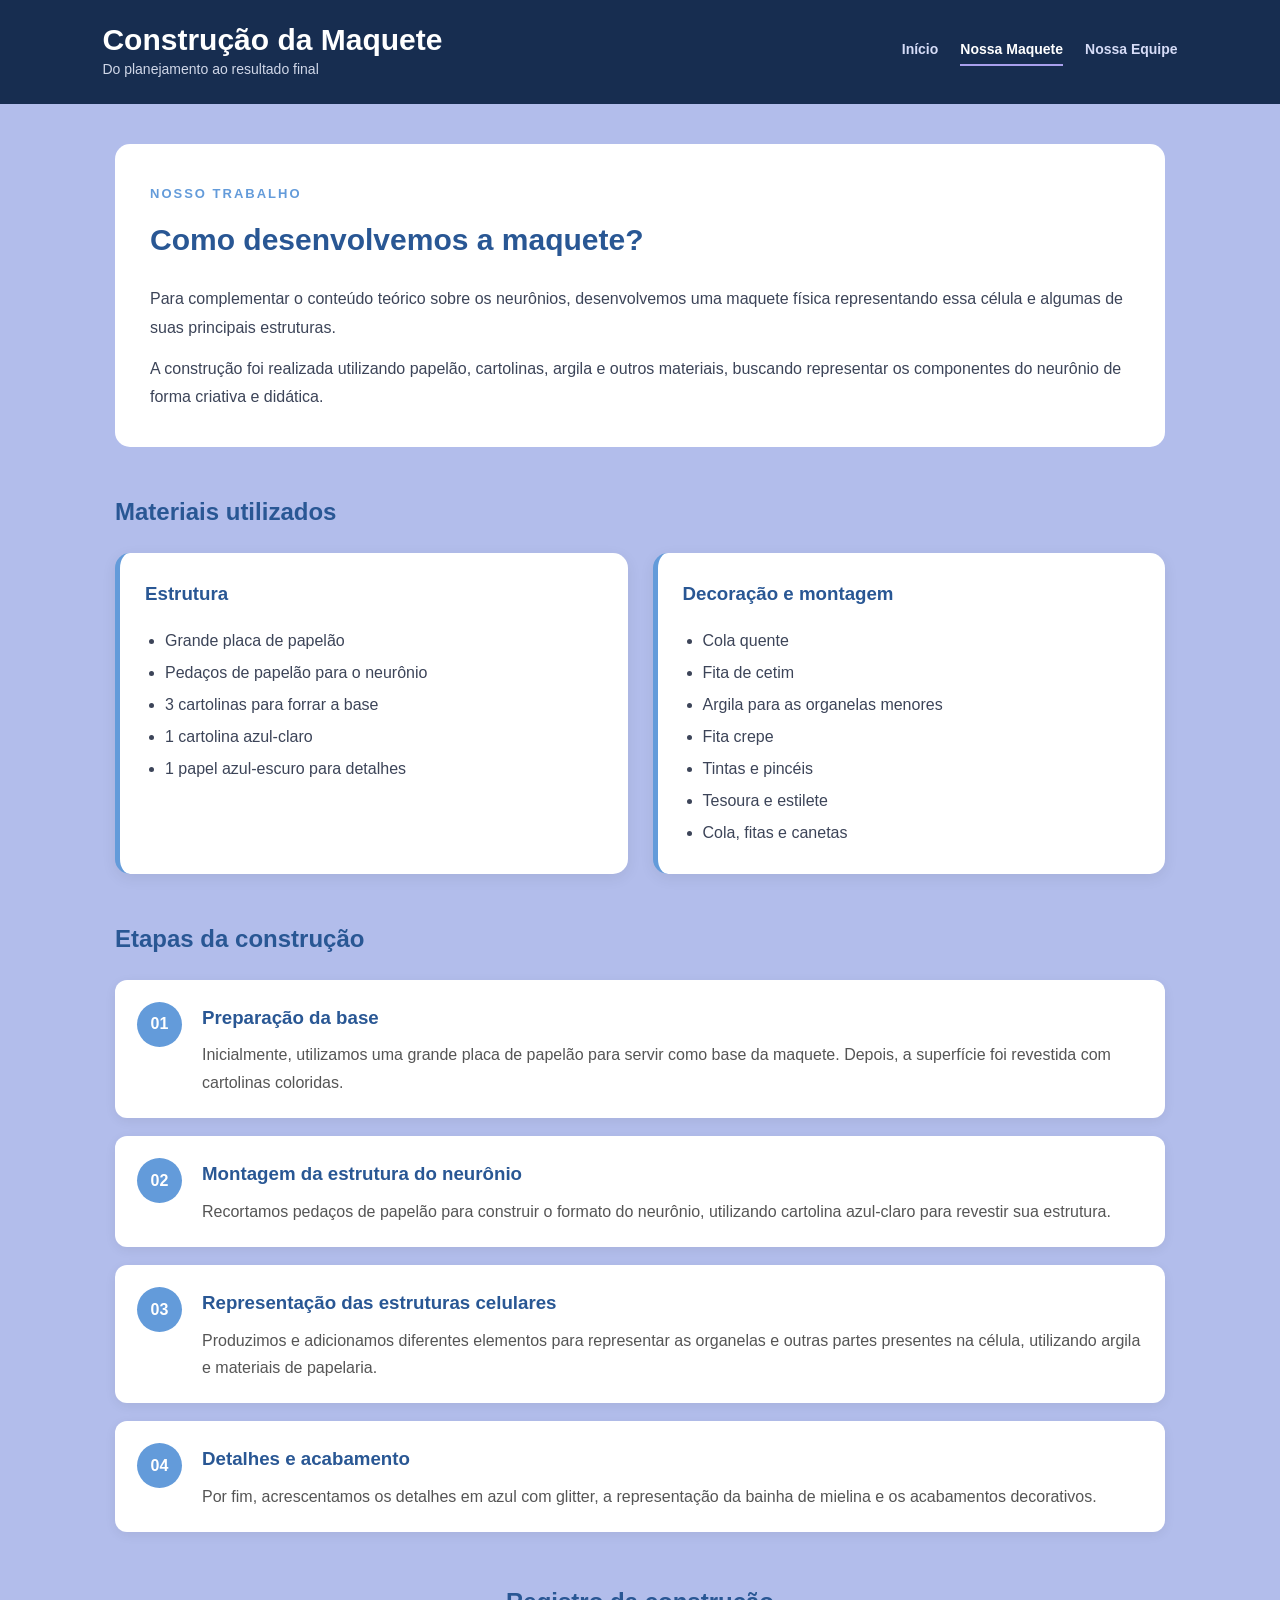
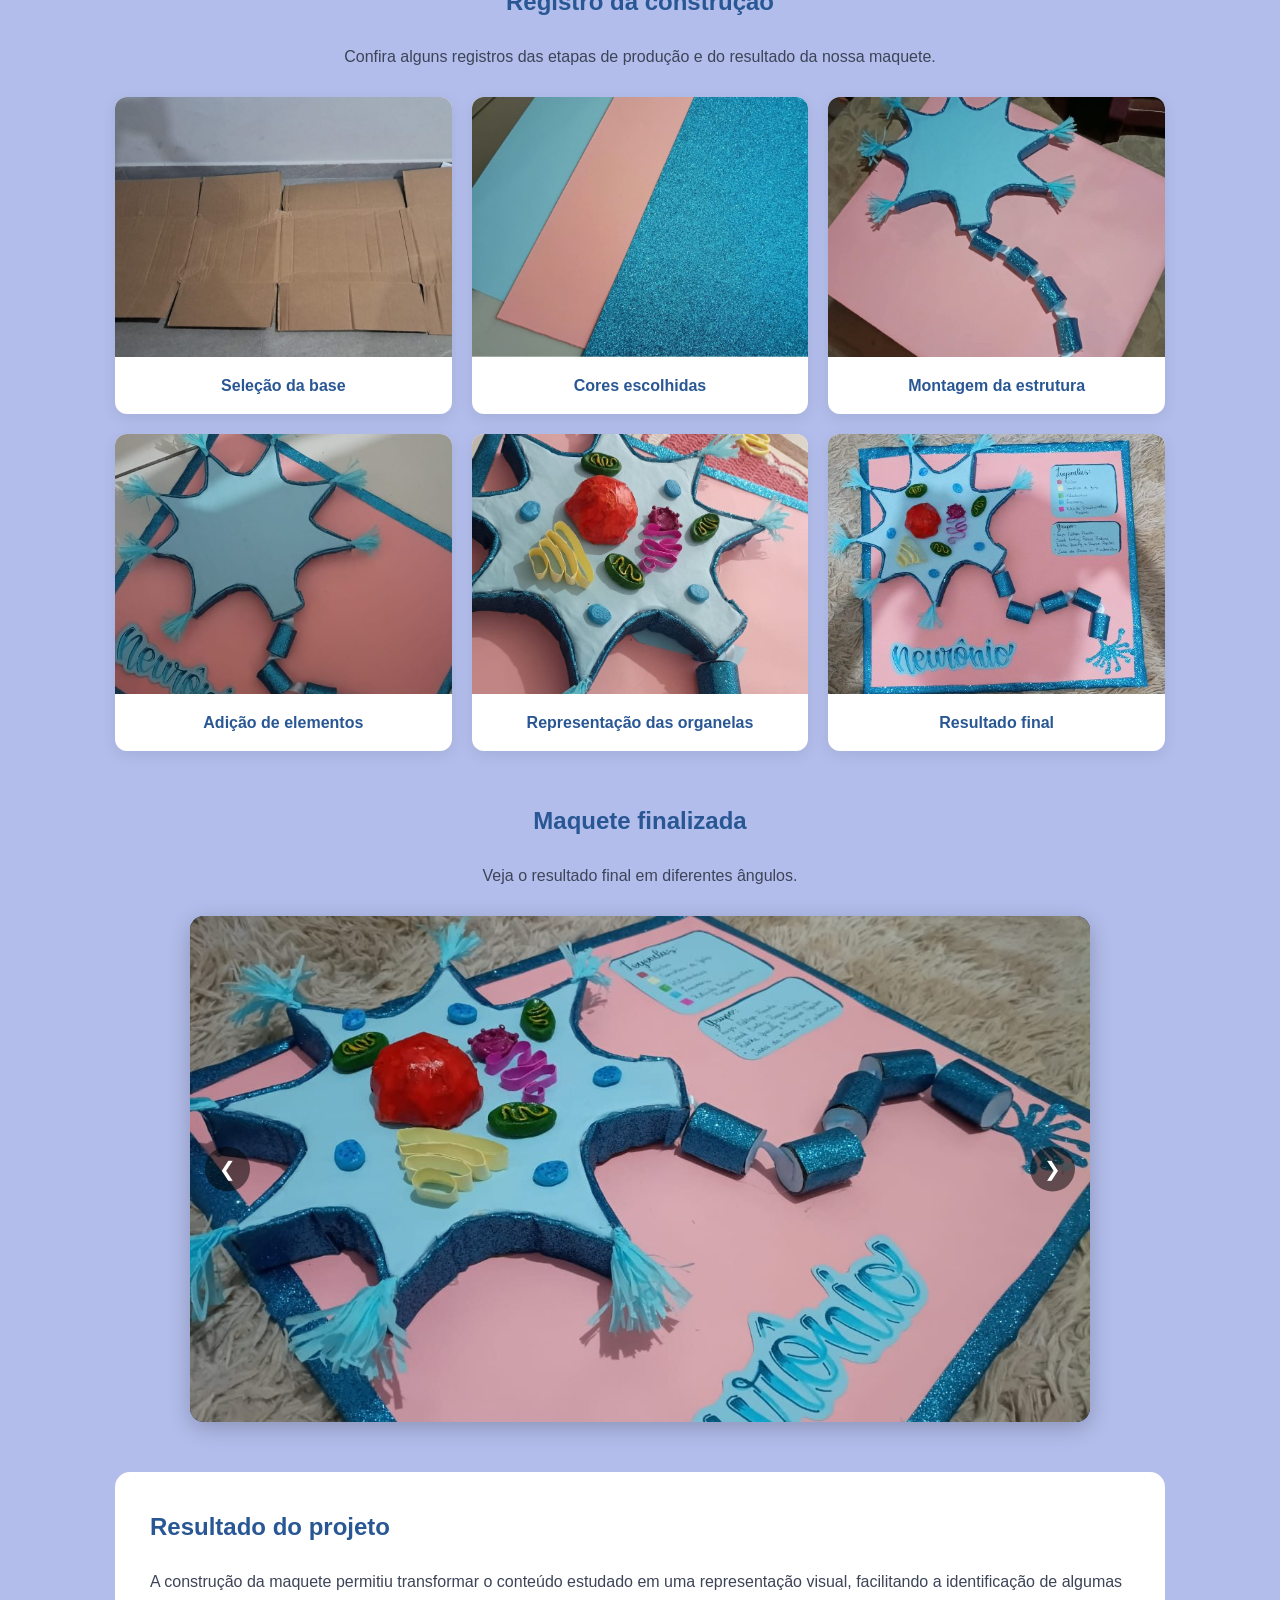
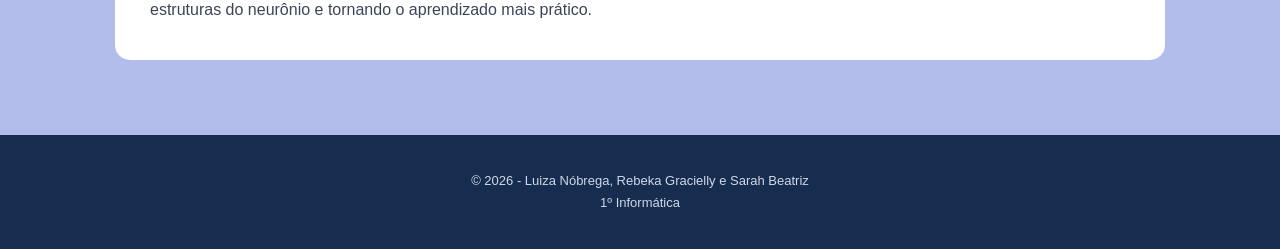
==== maquete.html @ 44651802 "Add files via upload" ====
<!DOCTYPE html>
<html lang="pt-br">

<head>
    <meta charset="UTF-8">
    <meta name="viewport" content="width=device-width, initial-scale=1.0">
    <title>Construção da Maquete | Neurônios</title>

    <link rel="stylesheet" href="base.css">
    <link rel="stylesheet" href="paginas.css">
    <link rel="stylesheet" href="carrossel.css">
</head>

<body>

    <header class="topo">
        <div class="logo">
            <h1>Construção da Maquete</h1>
            <p>Do planejamento ao resultado final</p>
        </div>

        <nav class="menu" aria-label="Menu principal">
            <a href="index.html">Início</a>
            <a href="maquete.html" aria-current="page">Nossa Maquete</a>
            <a href="equipe.html">Nossa Equipe</a>
        </nav>
    </header>

    <main class="pagina">

        <section class="introducao">
            <span class="subtitulo">NOSSO TRABALHO</span>
            <h2>Como desenvolvemos a maquete?</h2>

            <p>
                Para complementar o conteúdo teórico sobre os neurônios,
                desenvolvemos uma maquete física representando essa
                célula e algumas de suas principais estruturas.
            </p>

            <p>
                A construção foi realizada utilizando papelão,
                cartolinas, argila e outros materiais, buscando
                representar os componentes do neurônio de forma
                criativa e didática.
            </p>
        </section>

        <section class="materiais">
            <h2>Materiais utilizados</h2>

            <div class="lista-materiais">
                <article class="material-card">
                    <h3>Estrutura</h3>
                    <ul>
                        <li>Grande placa de papelão</li>
                        <li>Pedaços de papelão para o neurônio</li>
                        <li>3 cartolinas para forrar a base</li>
                        <li>1 cartolina azul-claro</li>
                        <li>1 papel azul-escuro para detalhes</li>
                    </ul>
                </article>

                <article class="material-card">
                    <h3>Decoração e montagem</h3>
                    <ul>
                        <li>Cola quente</li>
                        <li>Fita de cetim</li>
                        <li>Argila para as organelas menores</li>
                        <li>Fita crepe</li>
                        <li>Tintas e pincéis</li>
                        <li>Tesoura e estilete</li>
                        <li>Cola, fitas e canetas</li>
                    </ul>
                </article>
            </div>
        </section>

        <section class="etapas">
            <h2>Etapas da construção</h2>

            <article class="etapa">
                <span class="etapa-numero">01</span>
                <div>
                    <h3>Preparação da base</h3>
                    <p>
                        Inicialmente, utilizamos uma grande placa de
                        papelão para servir como base da maquete.
                        Depois, a superfície foi revestida com
                        cartolinas coloridas.
                    </p>
                </div>
            </article>

            <article class="etapa">
                <span class="etapa-numero">02</span>
                <div>
                    <h3>Montagem da estrutura do neurônio</h3>
                    <p>
                        Recortamos pedaços de papelão para construir
                        o formato do neurônio, utilizando cartolina
                        azul-claro para revestir sua estrutura.
                    </p>
                </div>
            </article>

            <article class="etapa">
                <span class="etapa-numero">03</span>
                <div>
                    <h3>Representação das estruturas celulares</h3>
                    <p>
                        Produzimos e adicionamos diferentes elementos
                        para representar as organelas e outras partes
                        presentes na célula, utilizando argila e
                        materiais de papelaria.
                    </p>
                </div>
            </article>

            <article class="etapa">
                <span class="etapa-numero">04</span>
                <div>
                    <h3>Detalhes e acabamento</h3>
                    <p>
                        Por fim, acrescentamos os detalhes em azul
                        com glitter, a representação da bainha de
                        mielina e os acabamentos decorativos.
                    </p>
                </div>
            </article>
        </section>

        <section class="galeria">
            <h2>Registro da construção</h2>
            <p>
                Confira alguns registros das etapas de produção
                e do resultado da nossa maquete.
            </p>

            <div class="fotos-maquete">
                <figure>
                    <img src="etapa-1.jpg"
                         alt="Placas de papelão que serviram de base da maquete" loading="lazy">
                    <figcaption>Seleção da base</figcaption>
                </figure>

                <figure>
                    <img src="etapa-2.jpg"
                         alt="Cartolinas azul-claro, rosa e azul com glitter" loading="lazy">
                    <figcaption>Cores escolhidas</figcaption>
                </figure>

                <figure>
                    <img src="etapa-3.jpg"
                         alt="Estrutura do neurônio montada sobre a base rosa" loading="lazy">
                    <figcaption>Montagem da estrutura</figcaption>
                </figure>

                <figure>
                    <img src="etapa-4.jpg"
                         alt="Neurônio com o título e os detalhes sendo adicionados" loading="lazy">
                    <figcaption>Adição de elementos</figcaption>
                </figure>

                <figure>
                    <img src="etapa-5.jpg"
                         alt="Organelas de argila sobre o corpo celular do neurônio" loading="lazy">
                    <figcaption>Representação das organelas</figcaption>
                </figure>

                <figure>
                    <img src="etapa-6.jpg"
                         alt="Maquete do neurônio finalizada" loading="lazy">
                    <figcaption>Resultado final</figcaption>
                </figure>
            </div>
        </section>

        <section class="carrossel-secao">
            <h2>Maquete finalizada</h2>
            <p>Veja o resultado final em diferentes ângulos.</p>

            <div class="carrossel" role="region" aria-roledescription="carrossel"
                 aria-label="Fotos da maquete finalizada" tabindex="0">

                <div class="carrossel-janela">
                    <div class="carrossel-trilho">
                        <figure class="carrossel-slide">
                            <img src="maquete-1.jpg" loading="lazy"
                                 alt="Maquete do neurônio vista de lado">
                        </figure>
                        <figure class="carrossel-slide">
                            <img src="maquete-2.jpg" loading="lazy"
                                 alt="Maquete do neurônio vista em ângulo, com a legenda das organelas">
                        </figure>
                        <figure class="carrossel-slide">
                            <img src="maquete-3.jpg" loading="lazy"
                                 alt="Detalhe do corpo celular e do axônio da maquete">
                        </figure>
                        <figure class="carrossel-slide">
                            <img src="maquete-4.jpg" loading="lazy"
                                 alt="Maquete do neurônio vista de cima">
                        </figure>
                    </div>
                </div>

                <button type="button" class="carrossel-botao carrossel-anterior"
                        aria-label="Imagem anterior">&#10094;</button>
                <button type="button" class="carrossel-botao carrossel-proximo"
                        aria-label="Próxima imagem">&#10095;</button>

                <div class="carrossel-pontos"></div>
            </div>
        </section>

        <section class="conclusao">
            <h2>Resultado do projeto</h2>
            <p>
                A construção da maquete permitiu transformar
                o conteúdo estudado em uma representação visual,
                facilitando a identificação de algumas estruturas
                do neurônio e tornando o aprendizado mais prático.
            </p>
        </section>

    </main>

    <footer class="rodape">
        <p>&copy; 2026 - Luiza Nóbrega, Rebeka Gracielly e Sarah Beatriz</p>
        <p>1º Informática</p>
    </footer>

    <script src="js/carrossel.js" defer></script>
</body>
</html>
---- base.css ----
/* ==========================================================
   BASE — estilos compartilhados por todas as páginas
   (reset, tipografia, cabeçalho, menu, botões e rodapé)
========================================================== */

:root {
    --azul-escuro: #172d50;
    --azul-medio: #3d699b;
    --azul-titulo: #295794;
    --azul-claro: #639bda;
    --lilas: #a9a0ed;
    --fundo-pagina: #b2bdeb;
    --texto: #26324d;
    --texto-suave: #4a5368;
    --branco: #ffffff;
    --raio: 14px;
    --sombra: 0 5px 20px rgba(40, 48, 90, 0.08);
}

*,
*::before,
*::after {
    margin: 0;
    padding: 0;
    box-sizing: border-box;
}

html {
    scroll-behavior: smooth;
    scroll-padding-top: 20px;
}

body {
    font-family: 'Segoe UI', Arial, sans-serif;
    background-color: var(--fundo-pagina);
    color: var(--texto);
    line-height: 1.7;
    min-height: 100vh;
    display: flex;
    flex-direction: column;
}

main {
    flex: 1;
}

/* Nenhuma imagem do site ultrapassa o tamanho do seu contêiner */
img {
    max-width: 100%;
    height: auto;
    display: block;
}

a {
    text-decoration: none;
}

a:focus-visible,
button:focus-visible {
    outline: 3px solid var(--lilas);
    outline-offset: 3px;
}

@media (prefers-reduced-motion: reduce) {
    html { scroll-behavior: auto; }
    * { transition: none !important; }
}

/* ==========================================================
   CABEÇALHO E MENU
========================================================== */

.topo {
    background-color: var(--azul-escuro);
    color: var(--branco);
    padding: 22px 8%;
    display: flex;
    justify-content: space-between;
    align-items: center;
    gap: 20px;
    flex-wrap: wrap;
}

.topo h1 {
    font-size: 30px;
    line-height: 1.2;
}

.topo p {
    color: #d0d7e8;
    font-size: 14px;
}

.menu {
    display: flex;
    gap: 22px;
    flex-wrap: wrap;
    align-items: center;
}

.menu a {
    color: #d6dcf7;
    font-size: 14px;
    font-weight: 600;
    padding-bottom: 2px;
    border-bottom: 2px solid transparent;
    transition: color 0.3s, border-color 0.3s;
}

.menu a:hover,
.menu a[aria-current="page"] {
    color: var(--branco);
    border-bottom-color: var(--lilas);
}

/* ==========================================================
   BOTÕES
========================================================== */

.botao {
    display: inline-block;
    background: var(--azul-medio);
    color: var(--branco);
    padding: 13px 25px;
    border-radius: 8px;
    font-weight: bold;
    margin-top: 12px;
    transition: background 0.3s, transform 0.3s;
}

.botao:hover {
    background: var(--azul-escuro);
    transform: translateY(-3px);
}

/* ==========================================================
   RODAPÉ
========================================================== */

.rodape {
    background: var(--azul-escuro);
    color: var(--branco);
    text-align: center;
    padding: 35px 15px;
}

.rodape p {
    color: #d0d7e8;
    font-size: 13px;
}

/* ==========================================================
   RESPONSIVIDADE
========================================================== */

@media (max-width: 900px) {
    .topo {
        flex-direction: column;
        text-align: center;
    }

    .menu {
        justify-content: center;
        gap: 15px;
    }
}

@media (max-width: 600px) {
    .topo { padding: 20px 5%; }
    .topo h1 { font-size: 26px; }
    .menu { gap: 12px 18px; }
    .menu a { font-size: 12px; }
    .rodape { padding: 28px 15px; }
}

@media (max-width: 380px) {
    .menu { gap: 10px; }
    .menu a { font-size: 11px; }
    .botao { padding: 11px 18px; font-size: 13px; }
}
---- paginas.css ----
/* ==========================================================
   PÁGINAS INTERNAS (maquete.html e equipe.html)
========================================================== */

.pagina {
    width: 100%;
    max-width: 1100px;
    margin: 0 auto;
    padding: 40px 25px;
}

.pagina h2 {
    color: var(--azul-titulo);
    margin-bottom: 20px;
}

.pagina p {
    color: #3c4458;
    line-height: 1.8;
}

/* ---------- Blocos de texto ---------- */

.introducao,
.objetivo,
.conclusao {
    background-color: var(--branco);
    padding: 35px;
    border-radius: 15px;
    margin-bottom: 35px;
}

.introducao h2 {
    font-size: 30px;
    margin-top: 8px;
}

.introducao p {
    margin-top: 12px;
}

.subtitulo {
    color: var(--azul-claro);
    font-size: 13px;
    font-weight: bold;
    letter-spacing: 2px;
}

/* ==========================================================
   EQUIPE
========================================================== */

.equipe {
    text-align: center;
    margin: 45px 0;
}

.cards-equipe {
    display: grid;
    grid-template-columns: repeat(3, 1fr);
    gap: 25px;
    margin-top: 25px;
}

.card-integrante {
    background-color: var(--branco);
    padding: 30px 15px;
    border-radius: 15px;
    box-shadow: 0 4px 15px #00000012;
    border-bottom: 5px solid var(--azul-claro);
    transition: transform 0.3s;
}

.card-integrante:hover {
    transform: translateY(-5px);
}

.icone-integrante {
    background-color: #b7e7f2;
    color: var(--azul-titulo);
    width: 75px;
    height: 75px;
    border-radius: 50%;
    display: flex;
    align-items: center;
    justify-content: center;
    font-size: 30px;
    font-weight: bold;
    margin: 0 auto 18px;
}

.card-integrante h3 {
    color: var(--azul-titulo);
    margin-bottom: 10px;
}

.card-integrante p {
    color: #666;
}

/* ==========================================================
   MAQUETE — materiais e etapas
========================================================== */

.materiais,
.etapas {
    margin: 45px 0;
}

.lista-materiais {
    display: grid;
    grid-template-columns: repeat(2, 1fr);
    gap: 25px;
}

.material-card {
    background-color: var(--branco);
    padding: 25px;
    border-radius: 15px;
    box-shadow: 0 4px 15px #00000012;
    border-left: 5px solid var(--azul-claro);
}

.material-card h3 {
    color: var(--azul-titulo);
    margin-bottom: 15px;
}

.material-card ul {
    padding-left: 20px;
    line-height: 2;
    color: #3c4458;
}

.etapa {
    display: flex;
    align-items: flex-start;
    gap: 20px;
    background-color: var(--branco);
    padding: 22px;
    margin: 18px 0;
    border-radius: 12px;
    box-shadow: 0 3px 12px #00000010;
}

.etapa-numero {
    background-color: var(--azul-claro);
    color: var(--branco);
    min-width: 45px;
    height: 45px;
    border-radius: 50%;
    display: flex;
    align-items: center;
    justify-content: center;
    font-weight: bold;
}

.etapa h3 {
    color: var(--azul-titulo);
    margin-bottom: 8px;
}

.etapa p {
    line-height: 1.7;
    color: #555;
}

/* ==========================================================
   MAQUETE — galeria de fotos
========================================================== */

.galeria {
    margin: 50px 0;
    text-align: center;
}

.galeria > p {
    margin-bottom: 25px;
}

.fotos-maquete {
    display: grid;
    grid-template-columns: repeat(3, 1fr);
    gap: 20px;
}

.fotos-maquete figure {
    background-color: var(--branco);
    border-radius: 12px;
    overflow: hidden;
    box-shadow: 0 4px 15px #00000015;
}

/* Todas as fotos com o mesmo tamanho, independentemente da proporção original */
.fotos-maquete img {
    width: 100%;
    height: 260px;
    object-fit: cover;
    object-position: center;
    transition: transform 0.3s;
}

.fotos-maquete img:hover {
    transform: scale(1.04);
}

.fotos-maquete figcaption {
    padding: 15px;
    color: var(--azul-titulo);
    font-weight: bold;
}

/* ==========================================================
   RESPONSIVIDADE
========================================================== */

@media (max-width: 768px) {
    .pagina { padding: 25px 15px; }

    .cards-equipe,
    .lista-materiais {
        grid-template-columns: 1fr;
    }

    .fotos-maquete { grid-template-columns: repeat(2, 1fr); }
    .fotos-maquete img { height: 220px; }

    .introducao,
    .objetivo,
    .conclusao { padding: 25px; }

    .introducao h2 { font-size: 24px; }
}

@media (max-width: 480px) {
    .fotos-maquete { grid-template-columns: 1fr; }
    .fotos-maquete img { height: 280px; }

    .etapa { gap: 12px; padding: 15px; }

    .introducao,
    .objetivo,
    .conclusao { padding: 20px; }
}
---- carrossel.css ----
/* ==========================================================
   CARROSSEL DE IMAGENS (maquete.html)
   Funciona em conjunto com js/carrossel.js
========================================================== */

.carrossel-secao {
    margin: 50px 0;
    text-align: center;
}

.carrossel-secao > p {
    margin-bottom: 25px;
}

.carrossel {
    position: relative;
    width: 100%;
    max-width: 900px;
    margin: 0 auto;
    border-radius: 14px;
    overflow: hidden;
    background-color: var(--azul-escuro);
    box-shadow: 0 6px 22px rgba(0, 0, 0, 0.22);
}

/* Janela de visualização com proporção fixa */
.carrossel-janela {
    overflow: hidden;
    aspect-ratio: 16 / 9;
    touch-action: pan-y;
}

/* Faixa que mantém todos os slides lado a lado */
.carrossel-trilho {
    display: flex;
    height: 100%;
    transition: transform 0.5s ease-in-out;
}

.carrossel-slide {
    flex: 0 0 100%;
    height: 100%;
    margin: 0;
}

/* "contain" mostra a foto inteira, sem cortar nem distorcer */
.carrossel-slide img {
    width: 100%;
    height: 100%;
    object-fit: contain;
    user-select: none;
    -webkit-user-drag: none;
}

/* Botões anterior / próximo */
.carrossel-botao {
    position: absolute;
    top: 50%;
    transform: translateY(-50%);
    width: 45px;
    height: 45px;
    border: none;
    border-radius: 50%;
    background-color: rgba(0, 0, 0, 0.5);
    color: var(--branco);
    font-size: 20px;
    line-height: 1;
    cursor: pointer;
    transition: background-color 0.3s;
    z-index: 2;
}

.carrossel-botao:hover {
    background-color: rgba(0, 0, 0, 0.8);
}

.carrossel-anterior { left: 15px; }
.carrossel-proximo  { right: 15px; }

/* Indicadores (bolinhas) */
.carrossel-pontos {
    position: absolute;
    left: 0;
    right: 0;
    bottom: 12px;
    display: flex;
    justify-content: center;
    gap: 10px;
    z-index: 2;
}

.carrossel-ponto {
    width: 12px;
    height: 12px;
    padding: 0;
    border: 2px solid var(--branco);
    border-radius: 50%;
    background: transparent;
    cursor: pointer;
    transition: background-color 0.3s, transform 0.3s;
}

.carrossel-ponto[aria-current="true"] {
    background-color: var(--branco);
    transform: scale(1.2);
}

@media (max-width: 600px) {
    .carrossel-janela { aspect-ratio: 4 / 3; }

    .carrossel-botao {
        width: 38px;
        height: 38px;
        font-size: 16px;
    }

    .carrossel-anterior { left: 8px; }
    .carrossel-proximo  { right: 8px; }
}
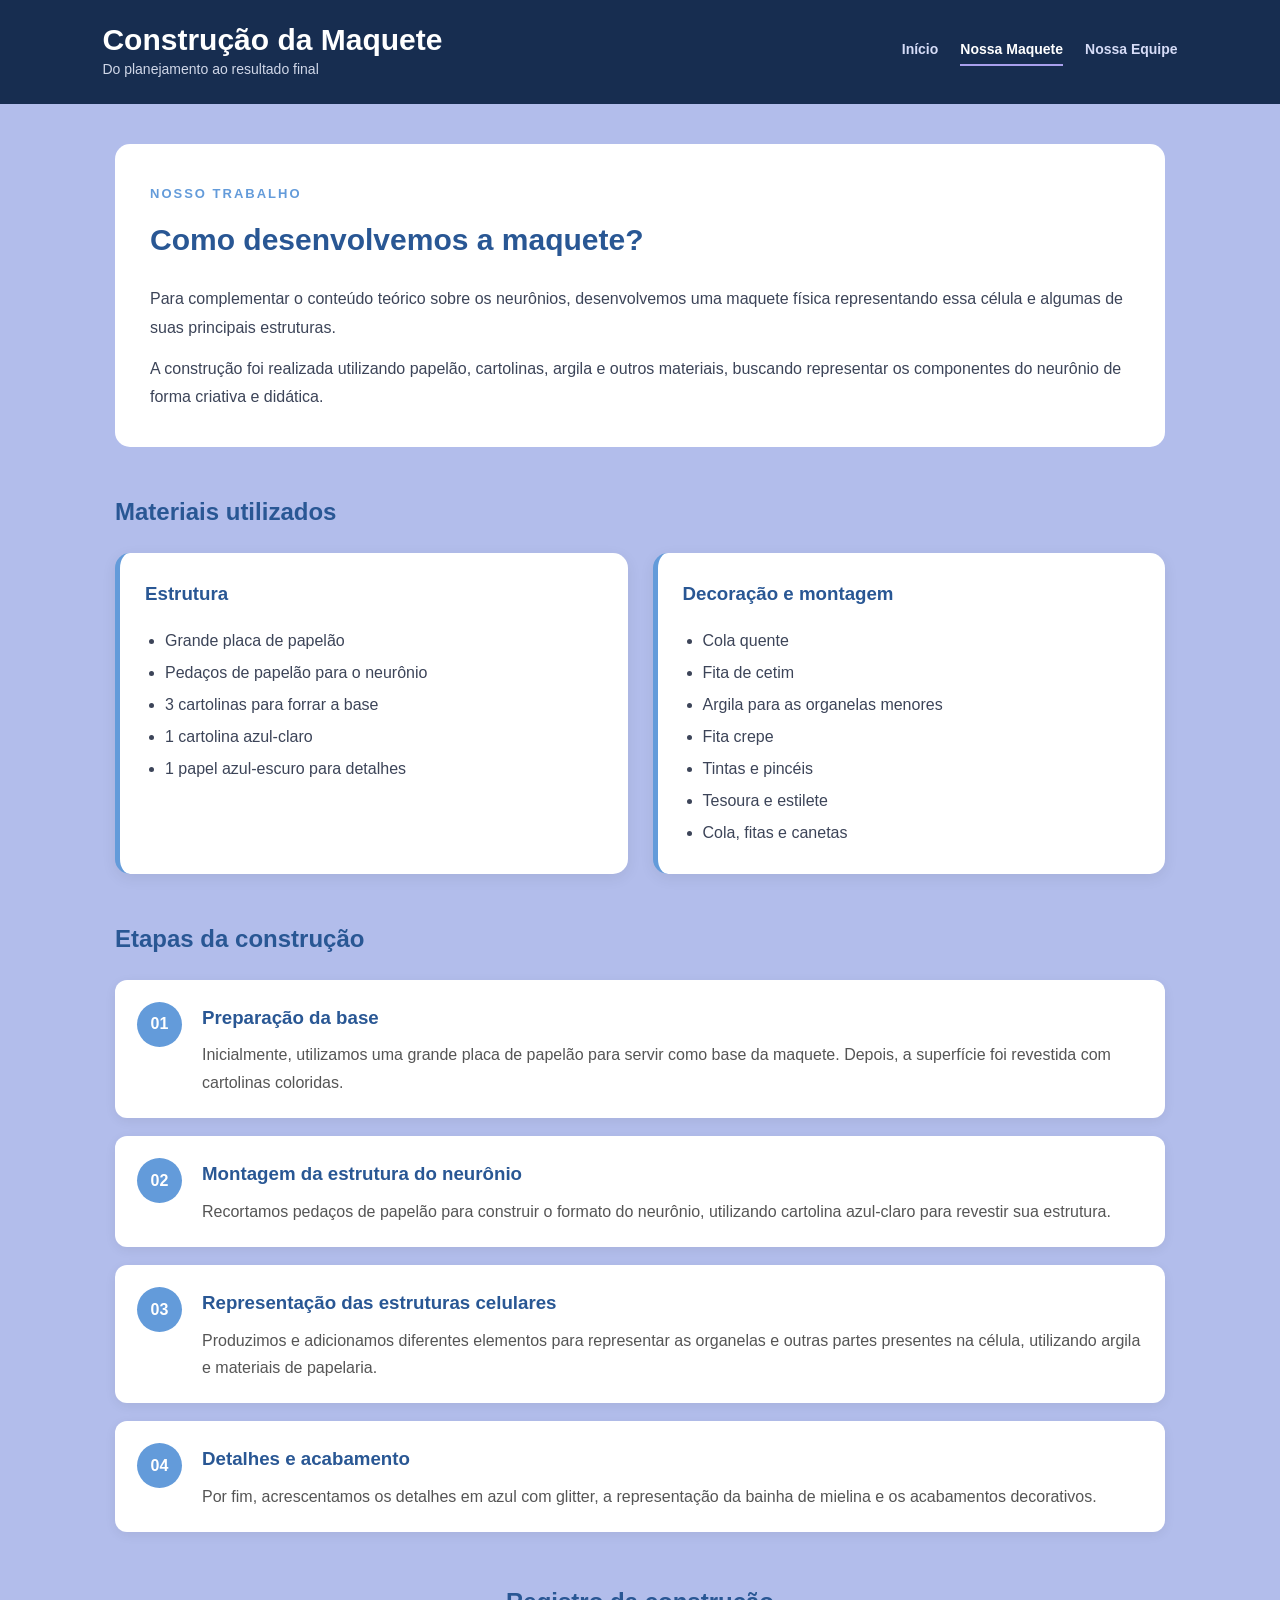
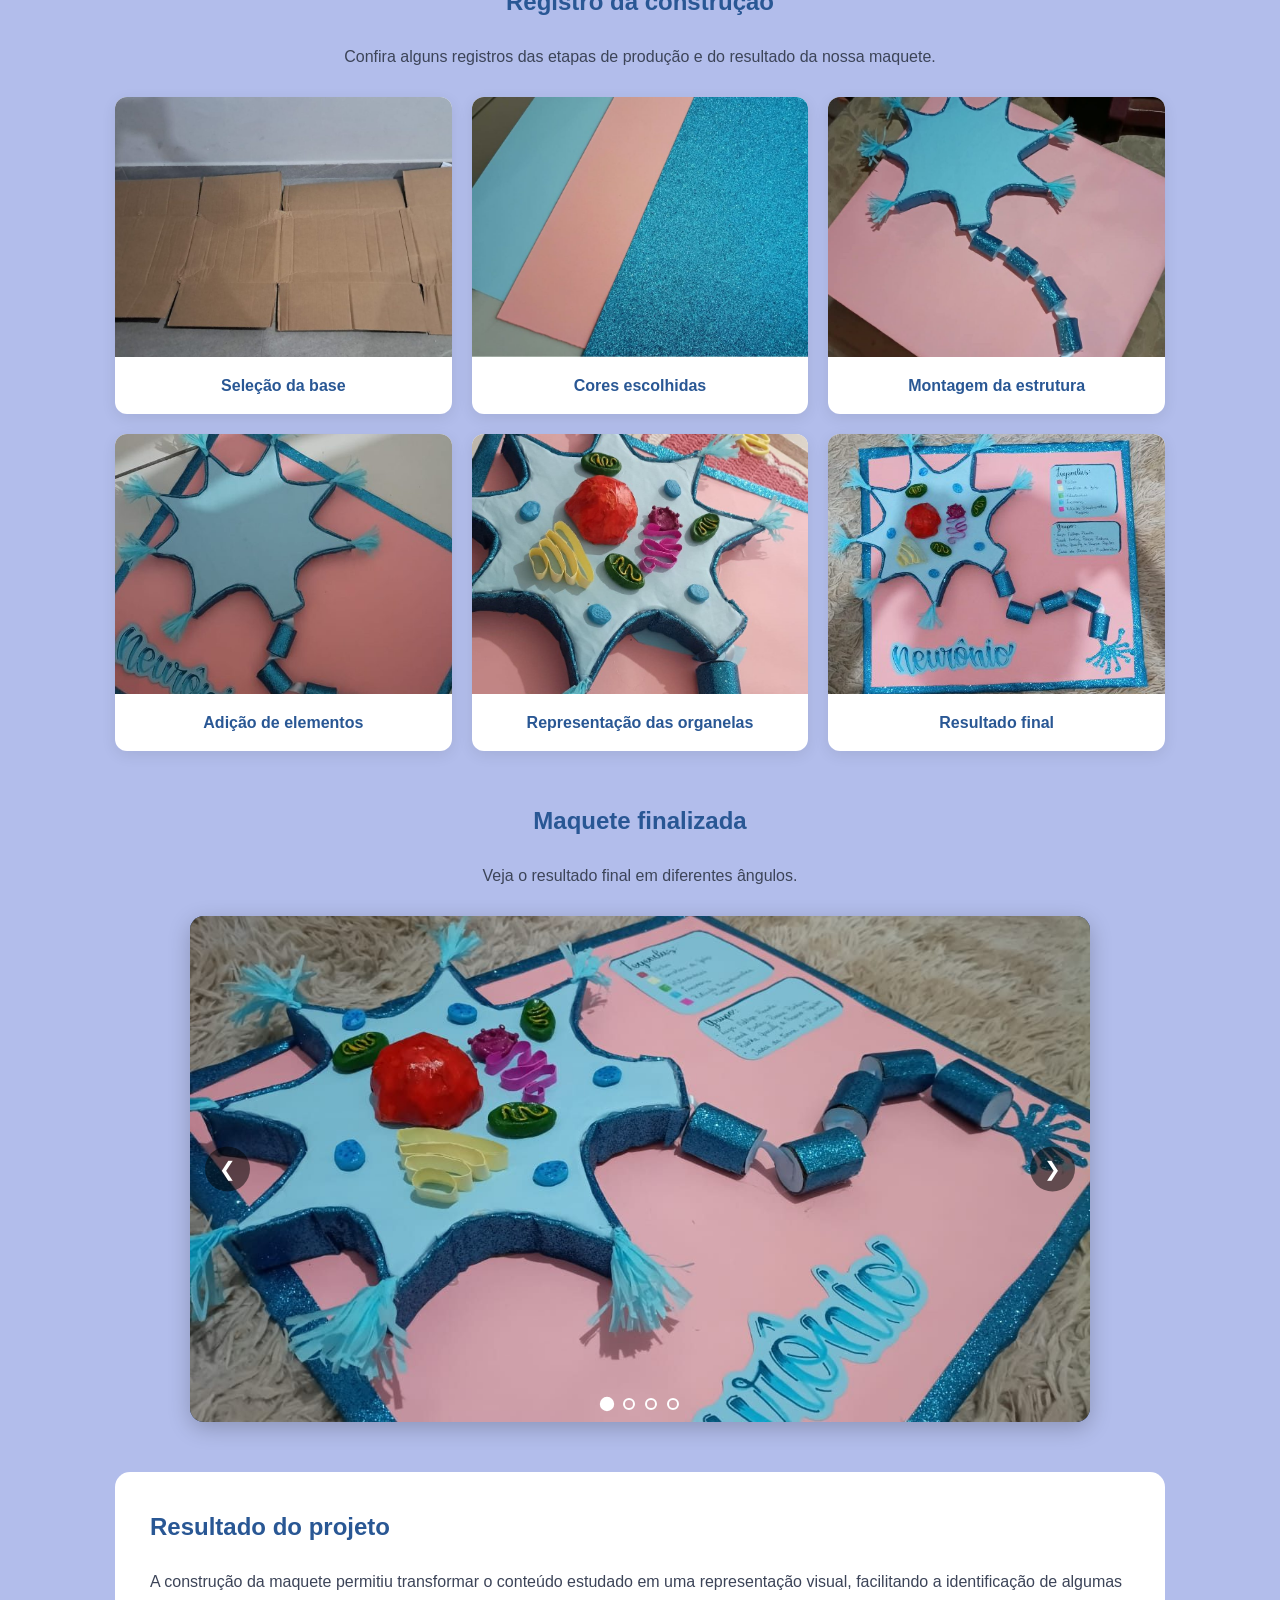
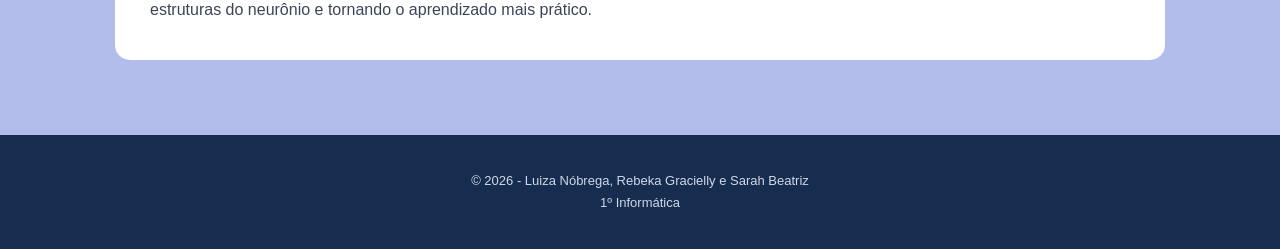
==== commit d1eb094b: "Update script source path in maquete.html" ====
--- a/maquete.html
+++ b/maquete.html
@@ -230,6 +230,6 @@
         <p>1º Informática</p>
     </footer>
 
-    <script src="js/carrossel.js" defer></script>
+    <script src="carrossel.js" defer></script>
 </body>
 </html>
